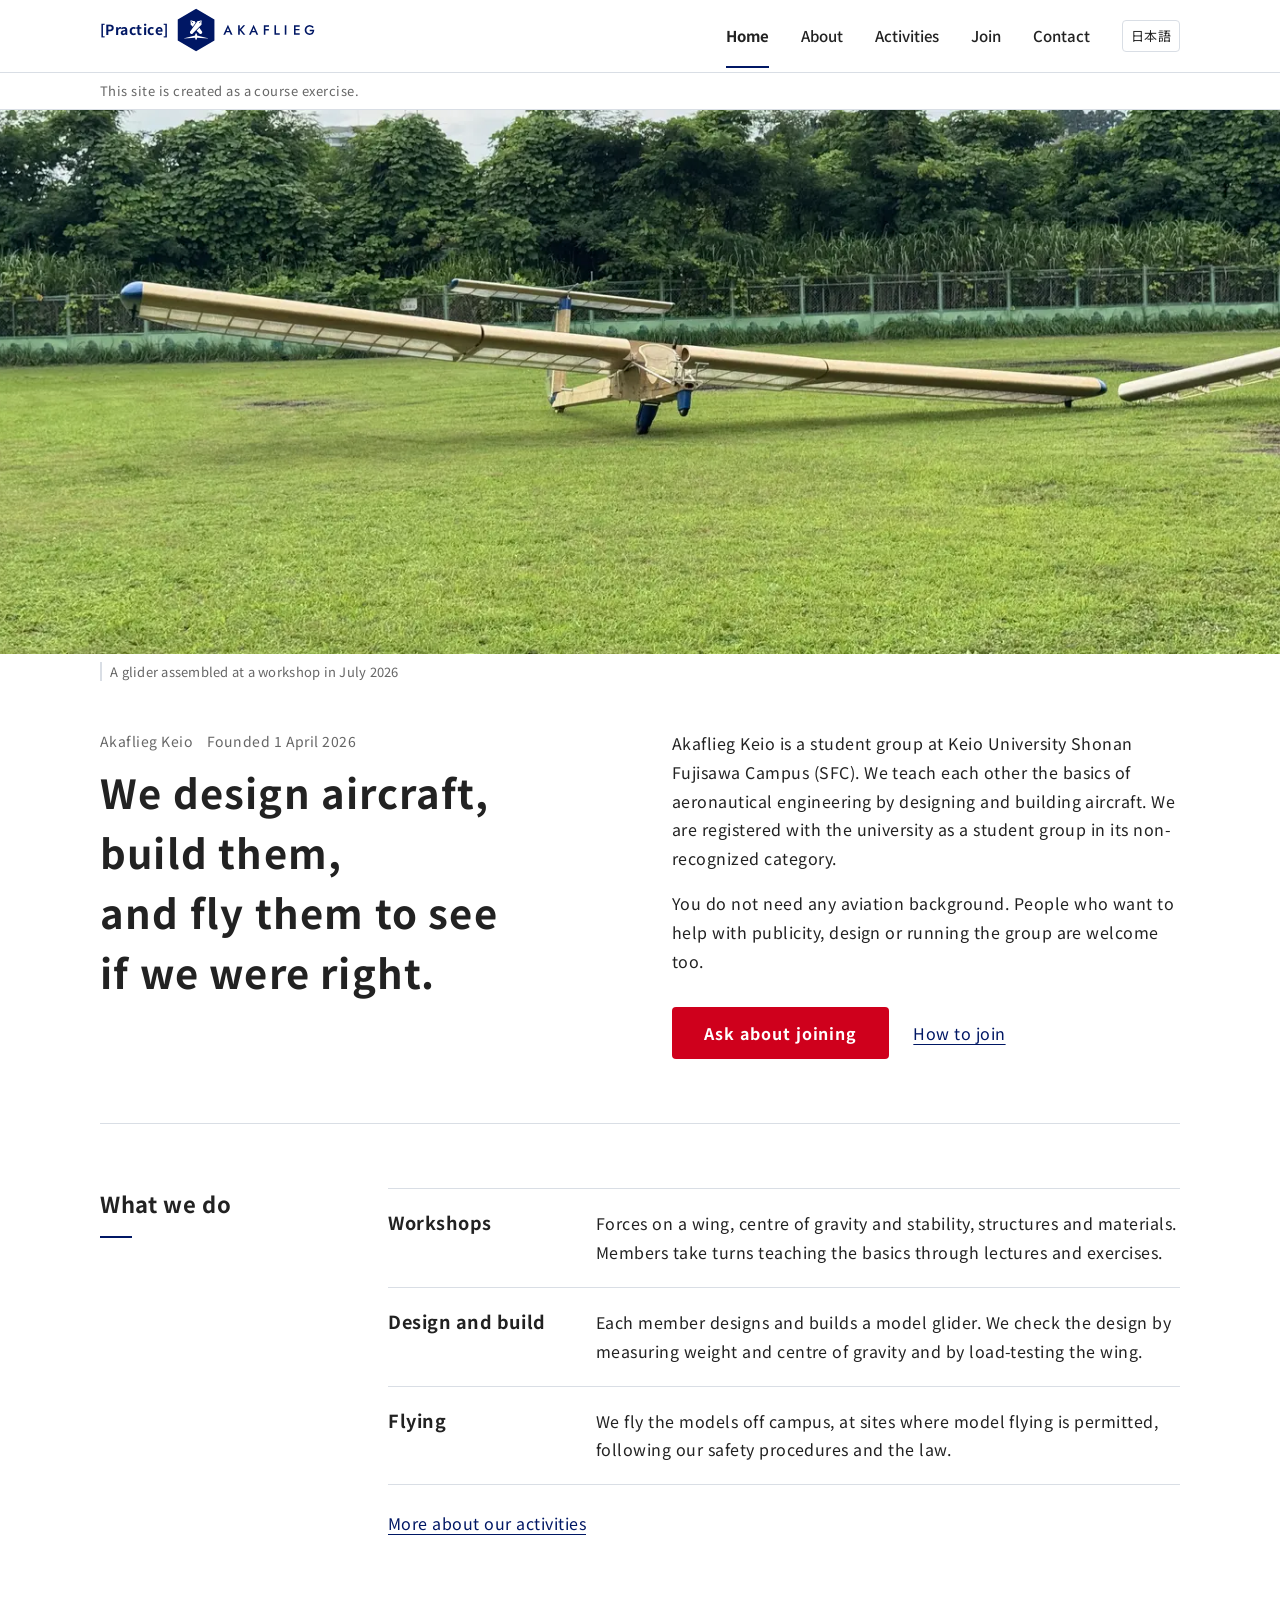
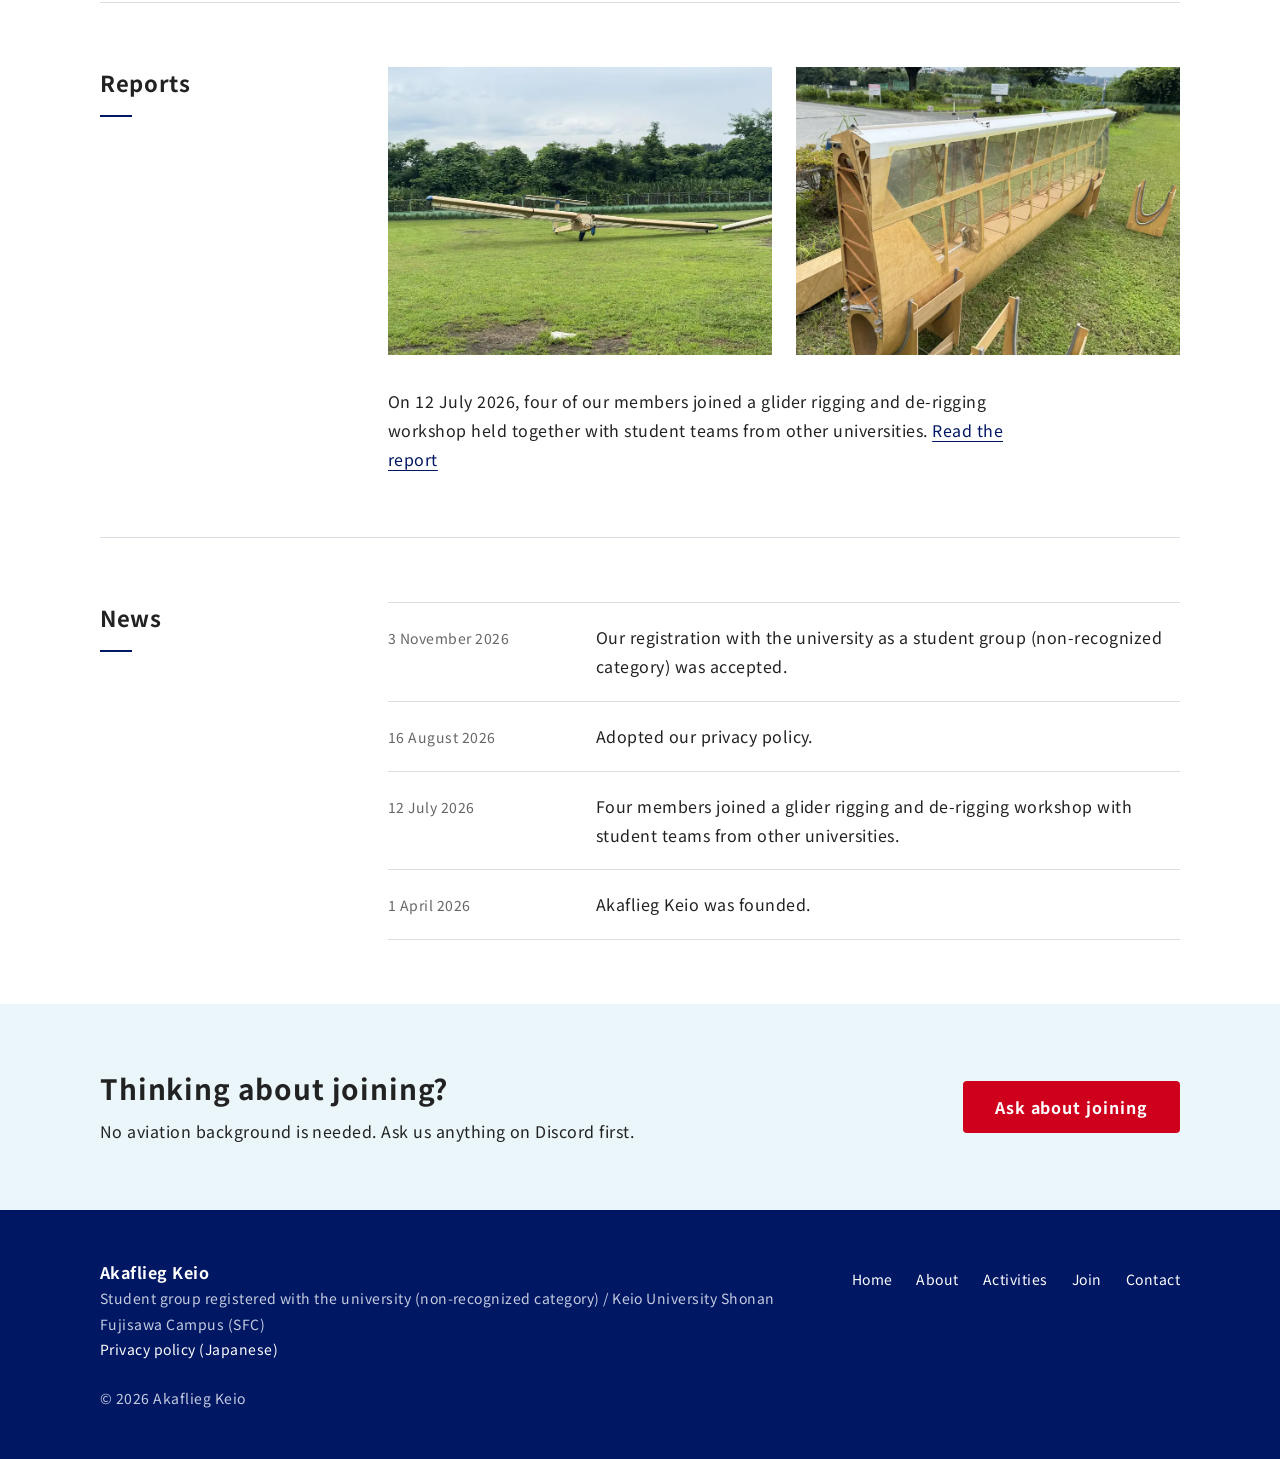
==== en/index.html @ 07589059 "個人情報保護方針のリンク先を変更 Co-Authored-By: Claude Fable 5.2 <noreply@anthropic.com>" ====
<!doctype html>
<html lang="en">
<head>
  <meta charset="utf-8">
  <meta name="viewport" content="width=device-width, initial-scale=1">
  <title>[Practice] Akaflieg Keio</title>
  <meta name="description" content="Akaflieg Keio is a student group at Keio University SFC that learns aeronautical engineering by designing, building and flying model aircraft.">
  <link rel="alternate" hreflang="ja" href="../index.html">
  <link rel="canonical" href="https://neuroi014.github.io/akaflieg-site/en/">
  <meta property="og:type" content="website">
  <meta property="og:site_name" content="Akaflieg Keio">
  <meta property="og:title" content="[Practice] Akaflieg Keio">
  <meta property="og:description" content="Akaflieg Keio is a student group at Keio University SFC that learns aeronautical engineering by designing, building and flying model aircraft.">
  <meta property="og:url" content="https://neuroi014.github.io/akaflieg-site/en/">
  <meta property="og:image" content="https://neuroi014.github.io/akaflieg-site/img/ogp.jpg">
  <meta property="og:image:width" content="1200">
  <meta property="og:image:height" content="630">
  <meta property="og:locale" content="en_US">
  <meta name="twitter:card" content="summary_large_image">
  <link rel="icon" href="../img/favicon.svg" type="image/svg+xml">
  <link rel="icon" href="../img/favicon-32.png" sizes="32x32">
  <link rel="apple-touch-icon" href="../img/apple-touch-icon.png">
  <link rel="preconnect" href="https://fonts.googleapis.com">
  <link rel="preconnect" href="https://fonts.gstatic.com" crossorigin>
  <link href="https://fonts.googleapis.com/css2?family=Noto+Sans+JP:wght@400;500;700&display=swap" rel="stylesheet">
  <link rel="stylesheet" href="../css/tokens.css?v=11120053">
  <link rel="stylesheet" href="../css/base.css?v=11120053">
</head>
<body>
  <a class="skip-link" href="#main">Skip to content</a>
  <header class="site-header">
    <div class="container site-header__inner">
      <a class="site-name" href="index.html"><span class="site-name__prefix">[Practice]</span><img src="../img/logo-compact.svg" width="1475" height="524" alt="Akaflieg Keio"></a>
      <nav class="global-nav" aria-label="Main menu">
        <ul>
          <li><a href="index.html" aria-current="page">Home</a></li>
          <li><a href="about.html">About</a></li>
          <li><a href="activities.html">Activities</a></li>
          <li><a href="join.html">Join</a></li>
          <li><a href="contact.html">Contact</a></li>
        </ul>
      </nav>
      <a class="lang-switch" href="../index.html" lang="ja" hreflang="ja">日本語</a>
    </div>
  </header>
  <div class="notice">
    <p class="container">This site is created as a course exercise.</p>
  </div>

  <main id="main">
    <div class="container">
      <figure class="hero-photo">
        <img src="../img/hero-glider-1000.webp" srcset="../img/hero-glider-1000.webp 1000w, ../img/hero-glider-1400.webp 1400w, ../img/hero-glider-2000.webp 2000w" sizes="100vw" width="2000" height="840" fetchpriority="high" alt="A wooden glider, fully assembled, standing on a grass field.">
        <figcaption>A glider assembled at a workshop in July 2026</figcaption>
      </figure>

      <div class="intro">
        <div>
          <p class="intro__meta">Akaflieg Keio　Founded 1 April 2026</p>
          <h1><span>We design aircraft, </span><span>build them, </span><span>and fly them to see if we were right.</span></h1>
        </div>
        <div>
          <p>Akaflieg Keio is a student group at Keio University Shonan Fujisawa Campus (SFC). We teach each other the basics of aeronautical engineering by designing and building aircraft. We are registered with the university as a student group in its non-recognized category.</p>
          <p>You do not need any aviation background. People who want to help with publicity, design or running the group are welcome too.</p>
          <div class="intro__actions">
            <a class="button button--primary" href="contact.html#apply">Ask about joining</a>
            <a href="join.html">How to join</a>
          </div>
        </div>
      </div>

      <section class="section" aria-labelledby="activities-title">
        <div class="section__head"><h2 id="activities-title">What we do</h2></div>
        <ul class="rows">
          <li><h3>Workshops</h3><p>Forces on a wing, centre of gravity and stability, structures and materials. Members take turns teaching the basics through lectures and exercises.</p></li>
          <li><h3>Design and build</h3><p>Each member designs and builds a model glider. We check the design by measuring weight and centre of gravity and by load-testing the wing.</p></li>
          <li><h3>Flying</h3><p>We fly the models off campus, at sites where model flying is permitted, following our safety procedures and the law.</p></li>
        </ul>
        <p class="section__more"><a href="activities.html">More about our activities</a></p>
      </section>

      <section class="section" aria-labelledby="report-title">
        <div class="section__head"><h2 id="report-title">Reports</h2></div>
        <div class="photo-grid">
          <img src="../img/report-0712-glider.webp" width="900" height="675" loading="lazy" alt="A wooden glider, fully assembled, standing on a grass field.">
          <img src="../img/report-0712-wing.webp" width="900" height="675" loading="lazy" alt="A wing standing on trestles, showing its wooden ribs and spar through a clear covering.">
        </div>
        <p class="prose">On 12 July 2026, four of our members joined a glider rigging and de-rigging workshop held together with student teams from other universities. <a href="activities.html#report-0712">Read the report</a></p>
      </section>

      <section class="section" aria-labelledby="news-title">
        <div class="section__head"><h2 id="news-title">News</h2></div>
        <ul class="news-list">
          <li><time datetime="2026-11-03">3 November 2026</time><p>Our registration with the university as a student group (non-recognized category) was accepted.</p></li>
          <li><time datetime="2026-08-16">16 August 2026</time><p>Adopted our privacy policy.</p></li>
          <li><time datetime="2026-07-12">12 July 2026</time><p>Four members joined a glider rigging and de-rigging workshop with student teams from other universities.</p></li>
          <li><time datetime="2026-04-01">1 April 2026</time><p>Akaflieg Keio was founded.</p></li>
        </ul>
      </section>

      <section class="cta" aria-labelledby="cta-title">
        <div>
          <h2 id="cta-title">Thinking about joining?</h2>
          <p>No aviation background is needed. Ask us anything on Discord first.</p>
        </div>
        <a class="button button--primary" href="contact.html#apply">Ask about joining</a>
      </section>
    </div>
  </main>

  <footer class="site-footer">
    <div class="container site-footer__inner">
      <div>
        <p class="site-footer__name">Akaflieg Keio</p>
        <p class="site-footer__note">Student group registered with the university (non-recognized category) / Keio University Shonan Fujisawa Campus (SFC)</p>
        <p class="site-footer__note"><a href="https://drive.google.com/file/d/1TG6_DA2SBsCI4GogD8EmC1t7xGhcM65I/view?usp=sharing">Privacy policy (Japanese)</a></p>
      </div>
      <nav aria-label="Site map">
        <ul>
          <li><a href="index.html">Home</a></li>
          <li><a href="about.html">About</a></li>
          <li><a href="activities.html">Activities</a></li>
          <li><a href="join.html">Join</a></li>
          <li><a href="contact.html">Contact</a></li>
        </ul>
      </nav>
      <p class="site-footer__copy">© 2026 Akaflieg Keio</p>
    </div>
  </footer>
</body>
</html>
---- css/tokens.css ----
/*
 * デザインの値（CSS 変数だけを置く）。決まりは docs/ui_design.md。
 * 色は SFC 25周年ロゴのガイドラインにある値から取った（紺・赤・水色）。
 */
:root {
  color-scheme: light;

  --color-bg: #FFFFFF;
  --color-navy: #001764;        /* 慶應の紺：ロゴ、リンク、フッター */
  --color-red: #CF001C;         /* 慶應の赤：申し込みのボタンだけ */
  --color-red-hover: #A80017;
  --color-sky: #2CB9DB;         /* SFC の水色（キャンパスの自然、空）：細い線と印 */
  --color-sky-tint: #EAF6FA;    /* 水色を薄めた面：ページの見出し、CTA */
  --color-text: #222222;        /* 本文と見出し */
  --color-text-muted: #666666;  /* 補助の文字 */
  --color-border: #D9DEE5;      /* 区切り線 */
  --color-on-navy: #FFFFFF;
  --color-on-navy-muted: #C5CCE0;

  --font-sans: "Noto Sans JP", "Hiragino Sans", "Hiragino Kaku Gothic ProN", "Yu Gothic UI", sans-serif;
  --font-size-sm: 0.875rem;
  --font-size-base: 1rem;
  --font-size-lg: 1.125rem;     /* 18px h3 */
  --font-size-xl: 1.5rem;       /* 24px h2 */
  --font-size-2xl: 1.75rem;     /* 28px h1 */
  --line-height-body: 1.9;
  --line-height-heading: 1.5;
  --measure: 40rem;

  --space-1: 0.25rem;
  --space-2: 0.5rem;
  --space-3: 1rem;
  --space-4: 1.5rem;
  --space-5: 2rem;
  --space-6: 3rem;
  --space-7: 4rem;
  --space-8: 6rem;

  --container-max: 67.5rem;
  --gutter: var(--space-4);
  --section-gap: var(--space-6);

  --radius: 4px;
  --tap-min: 3.25rem;
  --tap-min-nav: 2.75rem;
  --duration: 150ms;
}
@media (min-width: 768px) {
  :root { --gutter: var(--space-5); --section-gap: var(--space-7); --font-size-xl: 1.75rem; --font-size-2xl: 2.25rem; }
}
@media (prefers-reduced-motion: reduce) { :root { --duration: 0ms; } }
---- css/base.css ----
/* リセット、割り付け、部品。値は tokens.css の変数だけを使う。決まりは docs/ui_design.md。 */
*, *::before, *::after { box-sizing: border-box; }
html { -webkit-text-size-adjust: 100%; text-size-adjust: 100%; }
body {
  margin: 0; background: var(--color-bg); color: var(--color-text);
  font-family: var(--font-sans); font-size: var(--font-size-base); line-height: var(--line-height-body);
  letter-spacing: 0.02em; overflow-wrap: anywhere; line-break: strict; overflow-x: clip;
}
h1, h2, h3, p, ul, ol, dl, dd, figure, table { margin: 0; }
ul, ol { padding: 0; }
img { display: block; max-width: 100%; height: auto; }
h1, h2, h3 { color: var(--color-navy); font-weight: 700; line-height: var(--line-height-heading); letter-spacing: 0.04em; text-wrap: balance; }
h1 { font-size: var(--font-size-2xl); }
h2 { font-size: var(--font-size-xl); }
h3 { font-size: var(--font-size-lg); }
time, .info-table td { font-feature-settings: "palt"; }

a { color: var(--color-navy); text-decoration: underline; text-decoration-thickness: 1px; text-underline-offset: 0.25em; transition: color var(--duration) ease; }
a:hover { color: var(--color-red); }
:focus-visible { outline: 2px solid var(--color-navy); outline-offset: 3px; }
.skip-link { position: absolute; left: var(--space-3); top: -100px; z-index: 10; padding: var(--space-2) var(--space-3); background: #fff; border: 1px solid var(--color-navy); }
.skip-link:focus { top: var(--space-2); }

.container { width: 100%; max-width: calc(var(--container-max) + var(--gutter) * 2); margin-inline: auto; padding-inline: var(--gutter); }
.prose { max-width: var(--measure); }
.prose > * + * { margin-top: var(--space-3); }
.prose h3 { margin-bottom: var(--space-2); }
.stack > * + * { margin-top: var(--space-5); }
.note { color: var(--color-text-muted); font-size: var(--font-size-sm); }

/* ---------- ヘッダー ---------- */
.site-header { border-bottom: 1px solid var(--color-border); }
.site-header__inner { display: flex; flex-direction: column; padding-block: var(--space-2) 0; }
.site-name { align-self: flex-start; }
.site-name img { height: 3.25rem; width: auto; margin-left: -0.4rem; }
.global-nav ul { display: flex; flex-wrap: wrap; column-gap: 0.875rem; list-style: none; }
.global-nav a { display: flex; align-items: center; min-height: var(--tap-min-nav); color: var(--color-navy); font-size: 0.8125rem; font-weight: 500; letter-spacing: 0; text-decoration: none; border-bottom: 2px solid transparent; }
.global-nav a:hover { color: var(--color-navy); border-bottom-color: var(--color-sky); }
.global-nav a[aria-current="page"] { font-weight: 700; border-bottom-color: var(--color-navy); }
@media (min-width: 900px) {
  .site-header__inner { flex-direction: row; align-items: center; justify-content: space-between; padding-block: var(--space-1); }
  .global-nav ul { column-gap: var(--space-5); }
  .global-nav a { min-height: 4rem; font-size: 0.9375rem; }
}

/* ---------- 実習表示（本文の冒頭） ---------- */
.notice { padding-block: var(--space-2); color: var(--color-text-muted); font-size: var(--font-size-sm); }

/* ---------- トップ ---------- */
.hero-photo { margin-inline: calc(50% - 50vw); }
.hero-photo img { width: 100%; height: clamp(15rem, 46vw, 34rem); object-fit: cover; object-position: 50% 50%; }
.hero-photo figcaption { max-width: calc(var(--container-max) + var(--gutter) * 2); margin-inline: auto; padding: var(--space-2) var(--gutter) 0; color: var(--color-text-muted); font-size: var(--font-size-sm); }
.intro { display: grid; gap: var(--space-4); padding-block: var(--space-6) var(--section-gap); }
.intro__meta { margin-bottom: var(--space-3); color: var(--color-text-muted); font-size: var(--font-size-sm); }
.intro h1 { font-size: clamp(1.625rem, 5.2vw, 2.5rem); line-height: 1.55; }
.intro__actions { display: flex; flex-wrap: wrap; align-items: center; gap: var(--space-3) var(--space-4); margin-top: var(--space-5); }
@media (min-width: 900px) { .intro { grid-template-columns: 1fr 1fr; gap: var(--space-7); padding-top: var(--space-7); } }

/* ---------- ボタン ---------- */
.button { display: inline-flex; align-items: center; justify-content: center; min-height: var(--tap-min); padding-inline: var(--space-5); border-radius: var(--radius); font-weight: 700; letter-spacing: 0.06em; line-height: 1.4; text-decoration: none; transition: background-color var(--duration) ease; }
.button--primary { background: var(--color-red); color: #fff; }
.button--primary:hover { background: var(--color-red-hover); color: #fff; }

/* ---------- セクション ---------- */
.section { padding-block: var(--section-gap); border-top: 1px solid var(--color-border); }
.section__head { margin-bottom: var(--space-4); }
.section__head h2::after { content: ""; display: block; width: 2.5rem; height: 3px; margin-top: var(--space-2); background: var(--color-sky); }
.section__lead { max-width: var(--measure); margin-bottom: var(--space-4); }
.section__more { margin-top: var(--space-4); }
@media (min-width: 1024px) {
  .section { display: grid; grid-template-columns: 15rem minmax(0, 1fr); column-gap: var(--space-6); align-items: start; }
  .section > .section__head { grid-column: 1; margin-bottom: 0; }
  .section > :not(.section__head) { grid-column: 2; }
}

/* ---------- ページの見出し（下層ページ） ---------- */
.page-header { margin-inline: calc(50% - 50vw); padding: var(--space-6) calc(50vw - 50%); background: var(--color-sky-tint); }
.page-header__lead { max-width: var(--measure); margin-top: var(--space-3); }
.page-header + .section { border-top: 0; }

/* ---------- 項目と説明の一覧（主な活動、手順） ---------- */
.rows { list-style: none; border-top: 1px solid var(--color-border); }
.rows li { display: grid; gap: var(--space-1); padding-block: var(--space-4); border-bottom: 1px solid var(--color-border); }
@media (min-width: 700px) { .rows li { grid-template-columns: 11rem 1fr; gap: var(--space-5); } }
.steps { counter-reset: step; }
.steps li { counter-increment: step; }
.steps h3::before { content: counter(step) ". "; }

/* ---------- 日付つきの一覧 ---------- */
.news-list { list-style: none; border-top: 1px solid var(--color-border); }
.news-list li { display: grid; gap: var(--space-1); padding-block: var(--space-3); border-bottom: 1px solid var(--color-border); }
.news-list time { color: var(--color-text-muted); font-size: var(--font-size-sm); }
@media (min-width: 700px) { .news-list li { grid-template-columns: 11rem 1fr; gap: var(--space-5); align-items: baseline; } }

/* ---------- 表 ---------- */
.info-table { width: 100%; border-collapse: collapse; border-top: 1px solid var(--color-border); }
.info-table th, .info-table td { padding-block: var(--space-3); text-align: left; vertical-align: top; border-bottom: 1px solid var(--color-border); }
.info-table th { width: 11rem; padding-right: var(--space-5); color: var(--color-navy); font-weight: 700; }
@media (max-width: 599px) {
  .info-table th, .info-table td { display: block; width: auto; }
  .info-table th { padding-bottom: 0; border-bottom: 0; font-size: var(--font-size-sm); }
  .info-table td { padding-top: 0; }
}

/* ---------- 箇条書き、質問と答え ---------- */
.list { max-width: var(--measure); padding-left: 1.4em; }
.list li { padding-left: var(--space-1); }
.list li + li { margin-top: var(--space-2); }
.list-note { max-width: var(--measure); margin-top: var(--space-4); }
.faq dt { color: var(--color-navy); font-weight: 700; }
.faq dd { max-width: var(--measure); margin-top: var(--space-1); }
.faq dd + dt { margin-top: var(--space-4); padding-top: var(--space-4); border-top: 1px solid var(--color-border); }

/* ---------- 図と写真 ---------- */
figcaption { margin-top: var(--space-2); color: var(--color-text-muted); font-size: var(--font-size-sm); }
.figure--cycle { max-width: 26rem; }
.figure--cycle img { width: 100%; }
.photo-grid { display: grid; gap: var(--space-4); margin-block: var(--space-4); }
.photo-grid img { width: 100%; aspect-ratio: 4 / 3; object-fit: cover; }
@media (min-width: 600px) { .photo-grid { grid-template-columns: repeat(2, 1fr); } }

/* ---------- CTA（各ページの最後） ---------- */
.cta { margin-inline: calc(50% - 50vw); padding: var(--space-6) calc(50vw - 50%); background: var(--color-sky-tint); }
.cta h2 { font-size: var(--font-size-xl); }
.cta p { max-width: var(--measure); margin-top: var(--space-2); }
.cta .button { margin-top: var(--space-4); }
@media (min-width: 900px) {
  .cta { display: flex; align-items: center; justify-content: space-between; gap: var(--space-6); padding-block: var(--space-7); }
  .cta .button { flex-shrink: 0; margin-top: 0; }
}

/* ---------- フッター ---------- */
.site-footer { padding-block: var(--space-6); background: var(--color-navy); color: var(--color-on-navy); font-size: var(--font-size-sm); }
.site-footer__inner { display: grid; gap: var(--space-4); }
.site-footer__name { font-weight: 700; font-size: var(--font-size-base); }
.site-footer__note { color: var(--color-on-navy-muted); }
.site-footer nav ul { display: flex; flex-wrap: wrap; gap: 0 var(--space-4); list-style: none; }
.site-footer nav a { display: inline-flex; align-items: center; min-height: var(--tap-min-nav); }
.site-footer a { color: var(--color-on-navy); text-decoration: none; }
.site-footer a:hover { color: var(--color-on-navy); text-decoration: underline; }
.site-footer :focus-visible { outline-color: #fff; }
.site-footer__copy { color: var(--color-on-navy-muted); }
@media (min-width: 768px) { .site-footer__inner { grid-template-columns: 1fr auto; align-items: start; } .site-footer__copy { grid-column: 1 / -1; } }

[id] { scroll-margin-top: var(--space-4); }

/* ---------- 2026-11-12 文字と余白の調整 ---------- */
body { line-height: 1.8; letter-spacing: 0.03em; }
h1, h2, h3 { line-height: 1.45; letter-spacing: 0.03em; font-feature-settings: "palt"; }
.intro h1 { line-height: 1.5; }
.intro h1 span { display: inline-block; }           /* 文節の途中で折り返さない */
.intro p + p { margin-top: var(--space-3); }
.intro__meta { margin-bottom: var(--space-2); }
.hero-photo figcaption { padding-top: var(--space-2); }
.intro { padding-block: var(--space-5) var(--section-gap); }
.rows li, .news-list li { padding-block: 1.25rem; }
.section__head h2::after { margin-top: var(--space-3); }
.photo-grid { margin-top: 0; }
.page-header { padding-block: var(--space-5); }
@media (min-width: 900px) {
  .intro { padding-top: var(--space-6); align-items: start; }
  .page-header { padding-block: var(--space-6); }
}
@media (min-width: 1024px) {
  .section { grid-template-columns: 13rem minmax(0, 1fr); column-gap: var(--space-7); }
  .section__head h2 { font-size: var(--font-size-xl); }
}

/* ---------- 文字の色：見出しと本文は黒に近い灰色。紺はロゴ・リンク・フッターだけ ---------- */
h1, h2, h3, .info-table th, .faq dt { color: var(--color-text); }
.global-nav a, .global-nav a:hover { color: var(--color-text); }

/* 実習表示に続けて置く、先生への一言（トップだけ） */
.notice--message { padding-top: 0; padding-bottom: var(--space-3); }

/* ---------- 2026-11-12 評価で見つけた点の修正 ---------- */
/* 見出しが単語の途中で折れないようにする */
h1, h2, h3 { word-break: auto-phrase; }
@media (min-width: 1024px) {
  .section { grid-template-columns: 15rem minmax(0, 1fr); column-gap: var(--space-6); }
  .section__head h2 { font-size: 1.375rem; }
}
/* 色の数を減らす：見出しの下の線は紺。水色は薄い面だけに使う */
.section__head h2::after { background: var(--color-navy); height: 2px; width: 2rem; }
.global-nav a:hover { border-bottom-color: var(--color-border); }
/* 本文と写真の間 */
.prose + .photo-grid { margin-top: var(--space-4); }
.section__lead + .list { margin-top: 0; }
/* フッターのリンクを1行に収める */
.site-footer nav ul { gap: 0 0.875rem; }
.site-footer nav a { font-size: 0.8125rem; }
@media (min-width: 768px) { .site-footer nav ul { gap: 0 var(--space-4); } .site-footer nav a { font-size: var(--font-size-sm); } }

/* 画像の説明：本文より小さく、画像のすぐ下に付け、左に細い線を置いて本文と区別する */
figcaption, .hero-photo figcaption {
  margin-top: var(--space-2); padding: 0 0 0 var(--space-2);
  border-left: 2px solid var(--color-border);
  color: var(--color-text-muted); font-size: 0.8125rem; line-height: 1.5; letter-spacing: 0.02em;
}
.hero-photo figcaption { max-width: none; width: fit-content; margin-left: max(var(--gutter), calc(50vw - var(--container-max) / 2)); margin-right: var(--gutter); }
.photo-grid { margin-bottom: var(--space-5); }
.figure--cycle { margin-bottom: var(--space-2); }

/* ---------- 実習表示：一文はページの最上部の帯、【実習】はロゴの前 ---------- */
.notice { padding-block: 0; background: var(--color-sky-tint); color: var(--color-text); font-size: 0.8125rem; line-height: 1.5; }
.notice p { padding-block: var(--space-2); }
.site-name { display: inline-flex; align-items: center; gap: var(--space-1); color: var(--color-text); text-decoration: none; }
.site-name:hover { color: var(--color-text); }
.site-name__prefix { font-size: var(--font-size-sm); font-weight: 700; white-space: nowrap; }
.site-name img { margin-left: 0; }
.message { padding-block: var(--space-3); color: var(--color-text-muted); font-size: var(--font-size-sm); }

/* 実習の一文はヘッダー（ロゴとナビゲーション）のすぐ下。全ページ同じ位置 */
.notice { background: none; border-bottom: 1px solid var(--color-border); color: var(--color-text-muted); }

/* ロゴの前の【実習】はロゴと同じ紺にする */
.site-name, .site-name:hover { color: var(--color-navy); }

/* 言語の切り替え：スマホではロゴの右、PC ではナビゲーションの右 */
.site-header__inner { display: grid; grid-template-columns: 1fr auto; align-items: center; column-gap: var(--space-3); }
.global-nav { grid-column: 1 / -1; grid-row: 2; }
.lang-switch { grid-column: 2; grid-row: 1; display: inline-flex; align-items: center; min-height: var(--tap-min-nav); padding-inline: var(--space-2); border: 1px solid var(--color-border); border-radius: var(--radius); color: var(--color-text); font-size: 0.8125rem; text-decoration: none; min-height: 2rem; }
.lang-switch:hover { color: var(--color-text); border-color: var(--color-navy); }
@media (min-width: 900px) {
  .site-header__inner { grid-template-columns: 1fr auto auto; column-gap: var(--space-5); }
  .global-nav { grid-column: 2; grid-row: 1; }
  .lang-switch { grid-column: 3; }
}
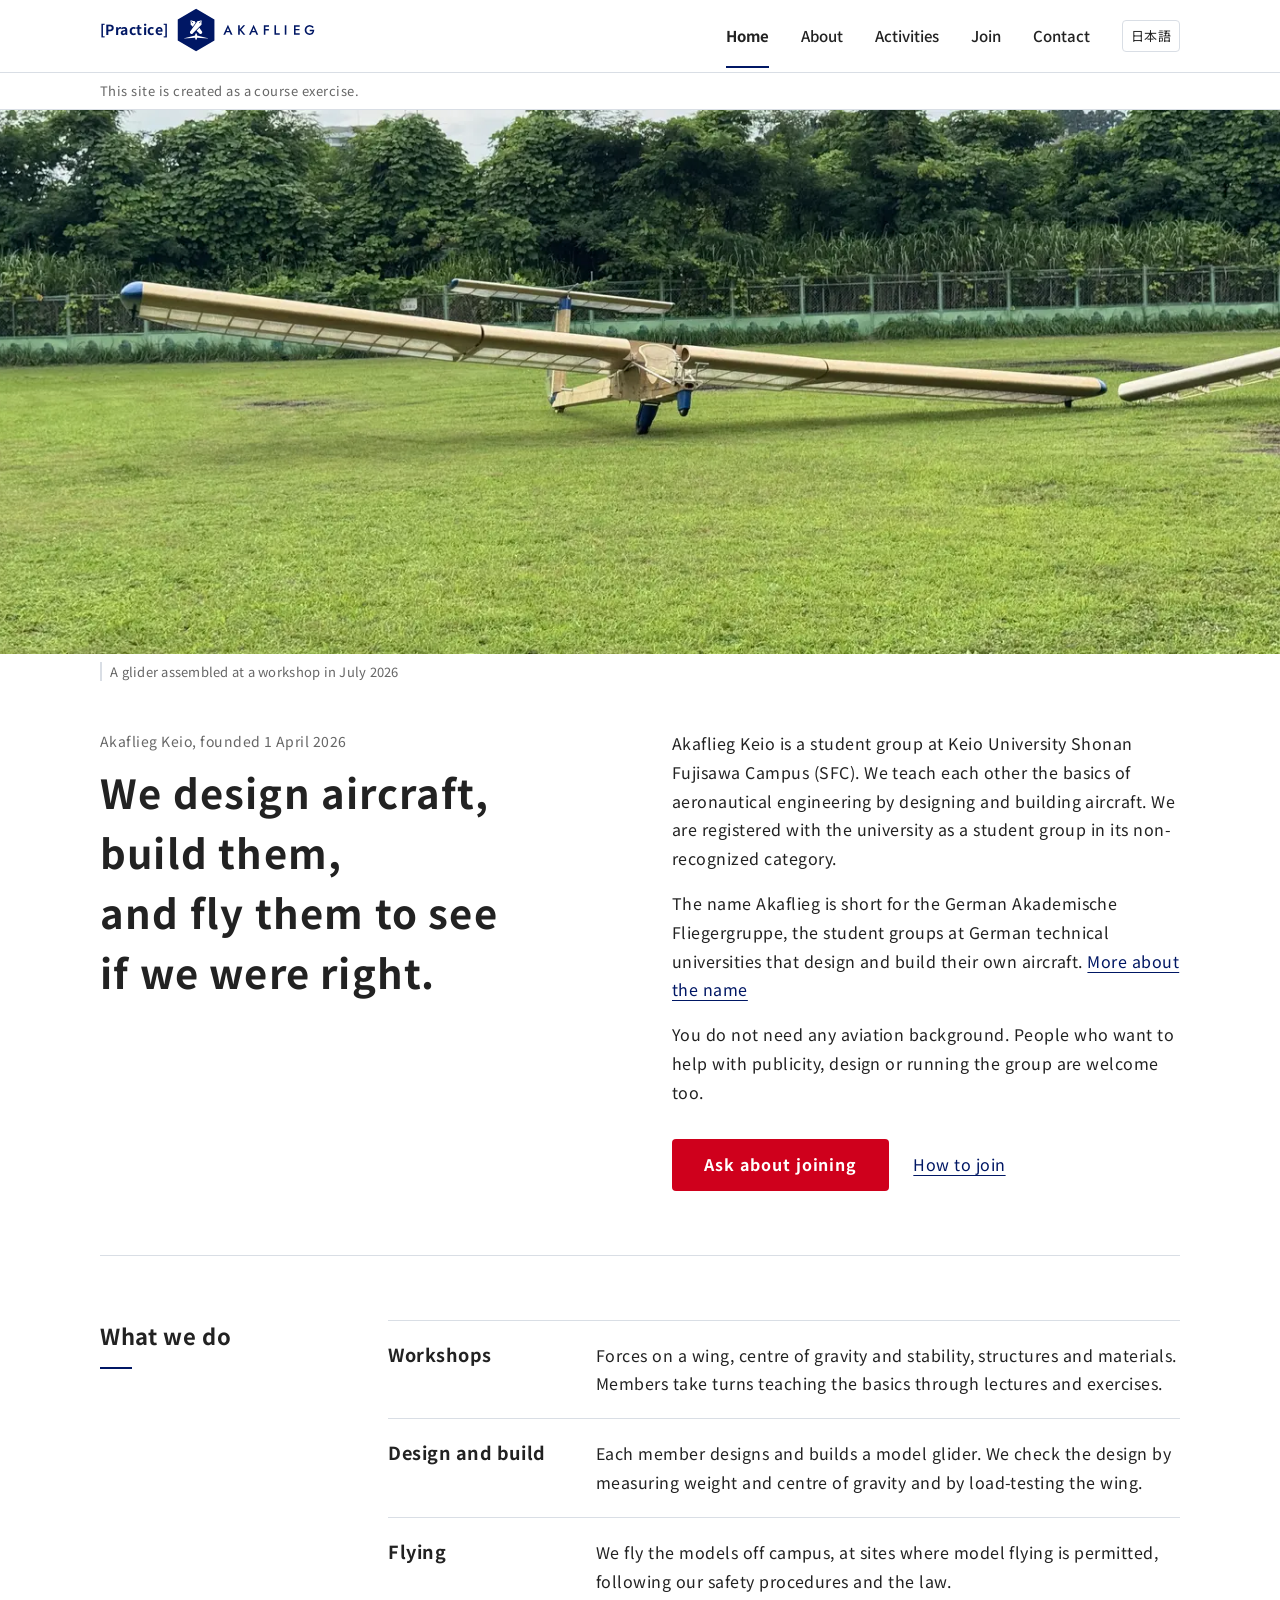
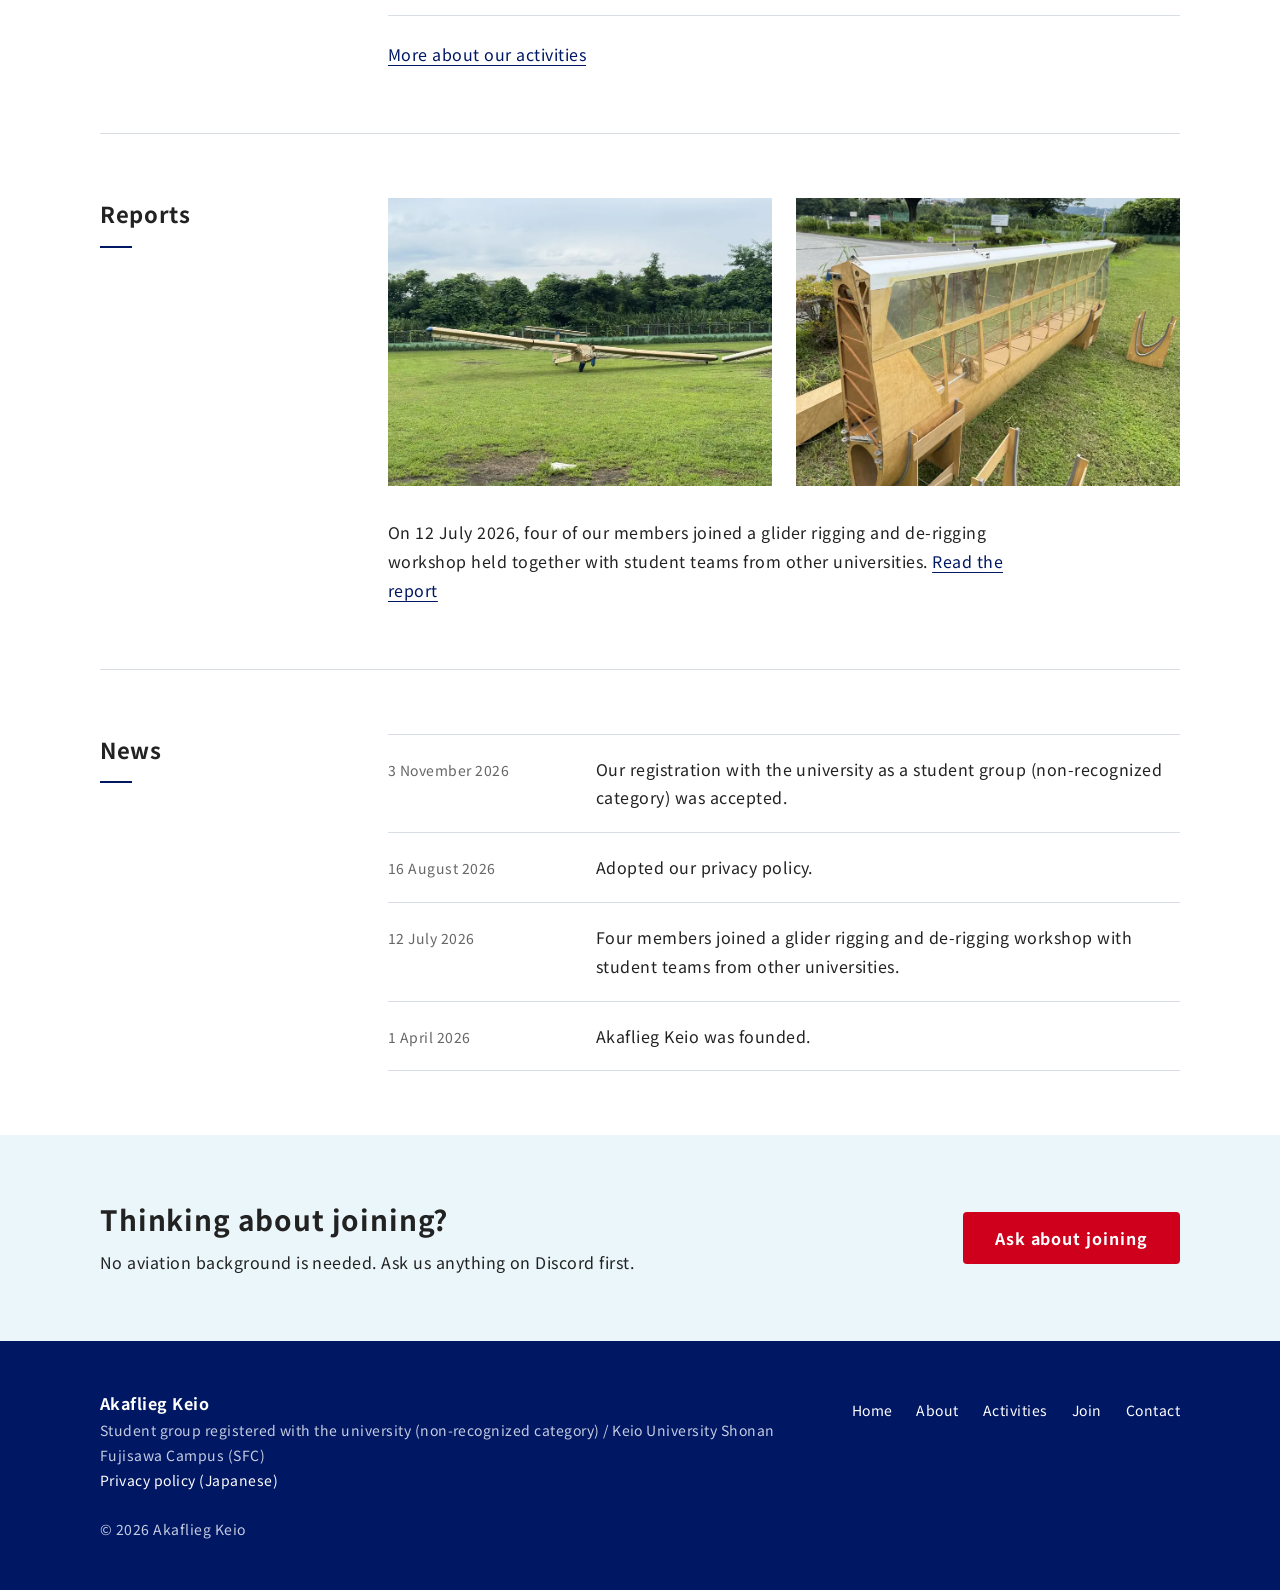
==== commit 07eb3900: "会費の「予定」を削除、英語トップに名前の説明を追加、全角スペースを修正 Co-Authored-By: Claude Fable 5.2 <noreply@anthropic.com>" ====
--- a/en/index.html
+++ b/en/index.html
@@ -23,8 +23,8 @@
   <link rel="preconnect" href="https://fonts.googleapis.com">
   <link rel="preconnect" href="https://fonts.gstatic.com" crossorigin>
   <link href="https://fonts.googleapis.com/css2?family=Noto+Sans+JP:wght@400;500;700&display=swap" rel="stylesheet">
-  <link rel="stylesheet" href="../css/tokens.css?v=11120053">
-  <link rel="stylesheet" href="../css/base.css?v=11120053">
+  <link rel="stylesheet" href="../css/tokens.css?v=11120113">
+  <link rel="stylesheet" href="../css/base.css?v=11120113">
 </head>
 <body>
   <a class="skip-link" href="#main">Skip to content</a>
@@ -56,11 +56,12 @@
 
       <div class="intro">
         <div>
-          <p class="intro__meta">Akaflieg Keio　Founded 1 April 2026</p>
+          <p class="intro__meta">Akaflieg Keio, founded 1 April 2026</p>
           <h1><span>We design aircraft, </span><span>build them, </span><span>and fly them to see if we were right.</span></h1>
         </div>
         <div>
           <p>Akaflieg Keio is a student group at Keio University Shonan Fujisawa Campus (SFC). We teach each other the basics of aeronautical engineering by designing and building aircraft. We are registered with the university as a student group in its non-recognized category.</p>
+          <p>The name Akaflieg is short for the German Akademische Fliegergruppe, the student groups at German technical universities that design and build their own aircraft. <a href="about.html">More about the name</a></p>
           <p>You do not need any aviation background. People who want to help with publicity, design or running the group are welcome too.</p>
           <div class="intro__actions">
             <a class="button button--primary" href="contact.html#apply">Ask about joining</a>
